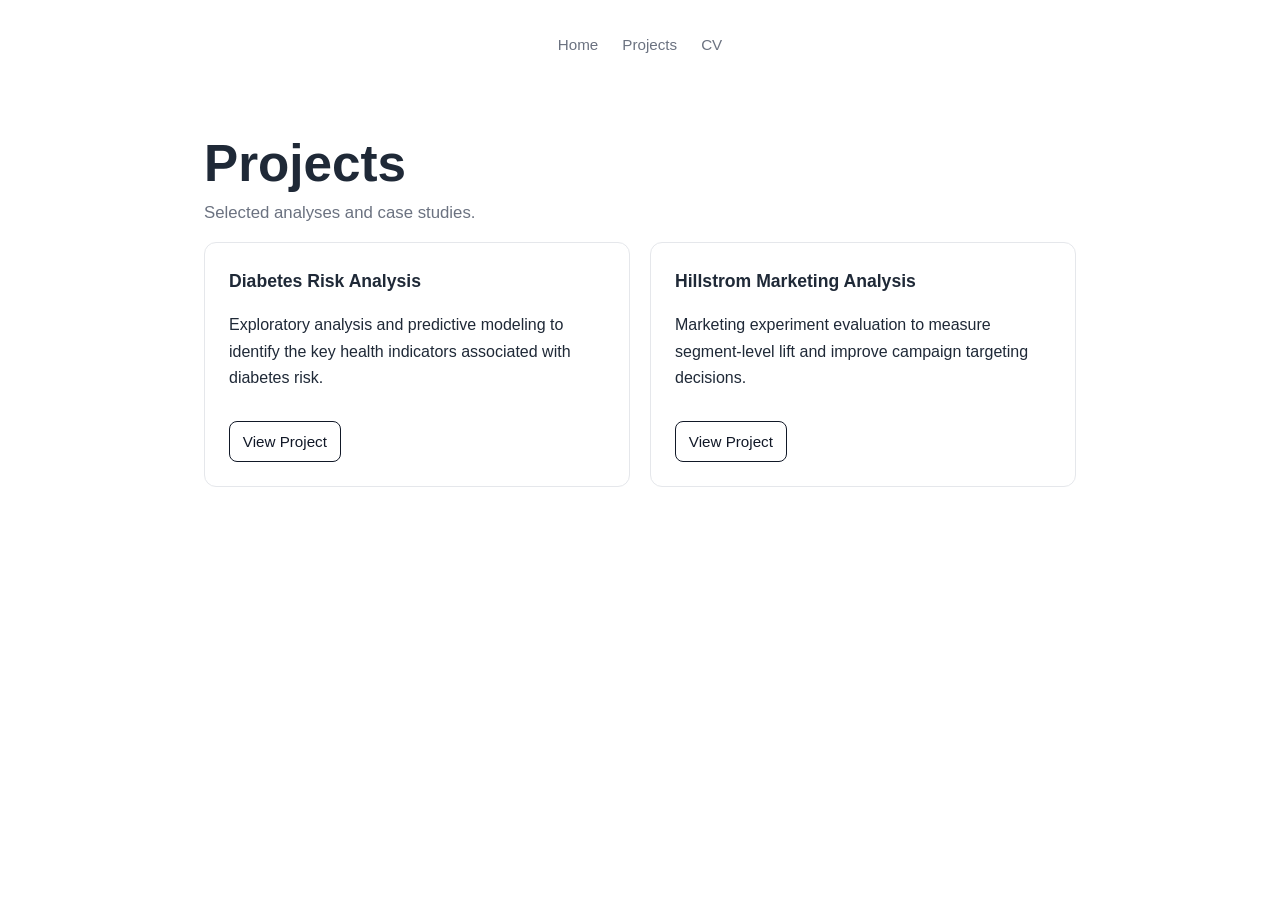
==== projects/index.html @ 816c268f "Refactor navigation and add consolidated projects page" ====
<!DOCTYPE html>
<html lang="en">
  <head>
    <meta charset="UTF-8" />
    <meta name="viewport" content="width=device-width, initial-scale=1.0" />
    <title>Projects | Leon Gor</title>
    <link rel="stylesheet" href="../styles.css" />
  </head>
  <body>
    <header class="site-header">
      <nav class="nav">
        <a href="../index.html">Home</a>
        <a href="index.html">Projects</a>
        <a href="../assets/leon-gor-cv.pdf">CV</a>
      </nav>
    </header>

    <main>
      <section class="section">
        <h1>Projects</h1>
        <p class="subtitle">Selected analyses and case studies.</p>

        <div class="cards">
          <article class="card">
            <h3>Diabetes Risk Analysis</h3>
            <p>
              Exploratory analysis and predictive modeling to identify the key
              health indicators associated with diabetes risk.
            </p>
            <a class="button" href="diabetes.html">View Project</a>
          </article>

          <article class="card">
            <h3>Hillstrom Marketing Analysis</h3>
            <p>
              Marketing experiment evaluation to measure segment-level lift and
              improve campaign targeting decisions.
            </p>
            <a class="button" href="hillstrom.html">View Project</a>
          </article>
        </div>
      </section>
    </main>
  </body>
</html>
---- styles.css ----
:root {
  --bg: #ffffff;
  --text: #1f2937;
  --muted: #6b7280;
  --border: #e5e7eb;
  --accent: #111827;
}

* {
  box-sizing: border-box;
}

body {
  margin: 0;
  font-family: "Inter", "Segoe UI", Roboto, Helvetica, Arial, sans-serif;
  background: var(--bg);
  color: var(--text);
  line-height: 1.65;
}

.site-header {
  padding: 2rem 1.5rem 1rem;
}

.nav {
  display: flex;
  justify-content: center;
  align-items: center;
  gap: 1.5rem;
  flex-wrap: wrap;
}

.nav a {
  color: var(--muted);
  text-decoration: none;
  font-size: 0.95rem;
}

.nav a:hover {
  color: var(--accent);
}

main {
  max-width: 920px;
  margin: 0 auto;
  padding: 0 1.5rem 4rem;
}

.section {
  padding: 3.5rem 0;
}

.hero {
  min-height: 62vh;
  display: flex;
  flex-direction: column;
  justify-content: center;
  align-items: center;
  text-align: center;
}

.eyebrow {
  margin: 0;
  color: var(--muted);
  letter-spacing: 0.03em;
}

h1 {
  margin: 0.25rem 0;
  font-size: clamp(2rem, 5vw, 3.2rem);
  line-height: 1.2;
}

.subtitle {
  margin: 0.25rem 0 1rem;
  color: var(--muted);
  font-size: 1.05rem;
}

.intro {
  max-width: 620px;
  margin: 0;
}

h2 {
  margin: 0 0 1rem;
  font-size: 1.55rem;
}

.cards {
  display: grid;
  grid-template-columns: repeat(2, minmax(0, 1fr));
  gap: 1.25rem;
}

.card {
  border: 1px solid var(--border);
  border-radius: 12px;
  padding: 1.5rem;
  background: #fff;
}

.card h3 {
  margin-top: 0;
  margin-bottom: 0.6rem;
  font-size: 1.1rem;
}

.button {
  display: inline-block;
  margin-top: 0.85rem;
  border: 1px solid var(--accent);
  color: var(--accent);
  text-decoration: none;
  padding: 0.45rem 0.8rem;
  border-radius: 8px;
  font-size: 0.95rem;
}

.button:hover {
  background: var(--accent);
  color: #fff;
}

.skills-list {
  list-style: none;
  padding: 0;
  margin: 0;
  display: flex;
  flex-wrap: wrap;
  gap: 0.75rem;
}

.skills-list li {
  border: 1px solid var(--border);
  padding: 0.4rem 0.7rem;
  border-radius: 999px;
  font-size: 0.92rem;
  color: var(--muted);
}

.divider {
  margin: 0 0.5rem;
  color: var(--border);
}

.project-page {
  max-width: 760px;
}

.project-content {
  display: grid;
  gap: 1.2rem;
}

.project-content section {
  border-left: 2px solid var(--border);
  padding-left: 1rem;
}

.project-content h2 {
  font-size: 1.15rem;
  margin-bottom: 0.4rem;
}

@media (max-width: 760px) {
  .site-header {
    padding-top: 1.25rem;
  }

  .cards {
    grid-template-columns: 1fr;
  }

  .section {
    padding: 2.4rem 0;
  }

  .hero {
    min-height: 54vh;
  }
}
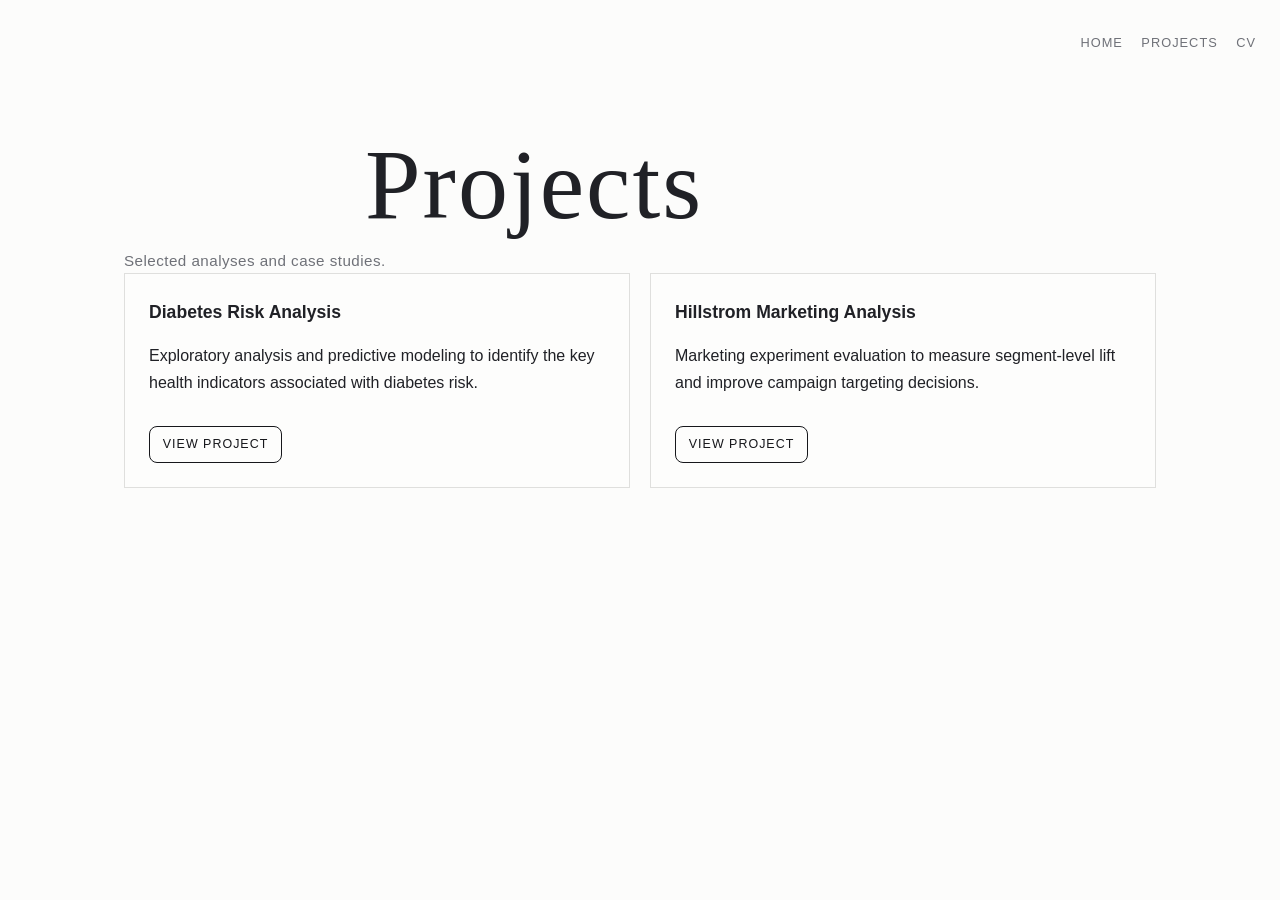
==== commit 43d316b5: "Add dedicated CV page with embedded PDF and download links" ====
--- a/projects/index.html
+++ b/projects/index.html
@@ -11,7 +11,7 @@
       <nav class="nav">
         <a href="../index.html">Home</a>
         <a href="index.html">Projects</a>
-        <a href="../assets/leon-gor-cv.pdf">CV</a>
+        <a href="../cv.html">CV</a>
       </nav>
     </header>
 
--- a/styles.css
+++ b/styles.css
@@ -1,9 +1,12 @@
 :root {
-  --bg: #ffffff;
-  --text: #1f2937;
-  --muted: #6b7280;
-  --border: #e5e7eb;
-  --accent: #111827;
+  --bg: #fcfcfb;
+  --text: #202126;
+  --muted: #6f7178;
+  --border: #dfdfdd;
+  --accent: #16171b;
+  --hero-circle: #ecece8;
+  --serif: "Iowan Old Style", "Palatino Linotype", "Book Antiqua", Palatino, "Times New Roman", serif;
+  --sans: "Inter", "Segoe UI", Roboto, Helvetica, Arial, sans-serif;
 }
 
 * {
@@ -12,28 +15,30 @@
 
 body {
   margin: 0;
-  font-family: "Inter", "Segoe UI", Roboto, Helvetica, Arial, sans-serif;
+  font-family: var(--sans);
   background: var(--bg);
   color: var(--text);
   line-height: 1.65;
 }
 
 .site-header {
-  padding: 2rem 1.5rem 1rem;
+  padding: 2rem 1.5rem 1.25rem;
 }
 
 .nav {
   display: flex;
-  justify-content: center;
+  justify-content: flex-end;
   align-items: center;
-  gap: 1.5rem;
+  gap: 1.15rem;
   flex-wrap: wrap;
 }
 
 .nav a {
   color: var(--muted);
   text-decoration: none;
-  font-size: 0.95rem;
+  font-size: 0.8rem;
+  letter-spacing: 0.08em;
+  text-transform: uppercase;
 }
 
 .nav a:hover {
@@ -41,9 +46,9 @@
 }
 
 main {
-  max-width: 920px;
+  max-width: 1080px;
   margin: 0 auto;
-  padding: 0 1.5rem 4rem;
+  padding: 0 1.5rem 5rem;
 }
 
 .section {
@@ -51,40 +56,121 @@
 }
 
 .hero {
-  min-height: 62vh;
-  display: flex;
-  flex-direction: column;
-  justify-content: center;
-  align-items: center;
+  min-height: 78vh;
+  position: relative;
+  display: grid;
+  place-items: center;
+  overflow: hidden;
+  border-top: 1px solid var(--border);
+  border-bottom: 1px solid var(--border);
+}
+
+.hero-grid-lines {
+  position: absolute;
+  inset: 0;
+  background-image: repeating-linear-gradient(
+    90deg,
+    transparent 0,
+    transparent calc(20% - 1px),
+    rgba(32, 33, 38, 0.08) calc(20% - 1px),
+    rgba(32, 33, 38, 0.08) 20%
+  );
+  opacity: 0.45;
+  pointer-events: none;
+}
+
+.hero-content {
+  position: relative;
+  z-index: 1;
+  width: min(820px, 100%);
+  padding: 7.5rem 2rem;
   text-align: center;
 }
 
+.hero-content::before {
+  content: "";
+  position: absolute;
+  width: clamp(260px, 42vw, 500px);
+  aspect-ratio: 1;
+  border-radius: 50%;
+  background: var(--hero-circle);
+  top: 50%;
+  left: 50%;
+  transform: translate(-50%, -48%);
+  z-index: -1;
+}
+
 .eyebrow {
+  margin: 0 0 0.5rem;
+  color: var(--muted);
+  letter-spacing: 0.12em;
+  text-transform: uppercase;
+  font-size: 0.75rem;
+}
+
+h1 {
+  margin: 0.5rem auto 1rem;
+  max-width: 11ch;
+  font-family: var(--serif);
+  font-size: clamp(2.45rem, 8vw, 6.25rem);
+  line-height: 0.95;
+  letter-spacing: 0.02em;
+  font-weight: 500;
+}
+
+.subtitle {
   margin: 0;
   color: var(--muted);
+  font-size: 0.95rem;
   letter-spacing: 0.03em;
 }
 
-h1 {
-  margin: 0.25rem 0;
-  font-size: clamp(2rem, 5vw, 3.2rem);
-  line-height: 1.2;
-}
-
-.subtitle {
-  margin: 0.25rem 0 1rem;
-  color: var(--muted);
-  font-size: 1.05rem;
-}
-
 .intro {
-  max-width: 620px;
+  max-width: 440px;
   margin: 0;
+  margin-inline: auto;
+  color: #34363f;
+  font-size: 1rem;
+}
+
+.hero-side-note {
+  position: absolute;
+  top: 50%;
+  transform: translateY(-50%);
+  color: var(--muted);
+  font-size: 0.74rem;
+  letter-spacing: 0.12em;
+  text-transform: uppercase;
+}
+
+.hero-side-note-left {
+  left: -0.5rem;
+  writing-mode: vertical-rl;
+  transform: translateY(-50%) rotate(180deg);
+}
+
+.hero-side-button {
+  right: -0.5rem;
+  text-decoration: none;
+  border: 1px solid rgba(22, 23, 27, 0.22);
+  border-radius: 999px;
+  padding: 0.48rem 0.9rem;
+  writing-mode: vertical-rl;
+  transform: translateY(-50%) rotate(180deg);
+  transition: background-color 0.25s ease, color 0.25s ease, border-color 0.25s ease;
+}
+
+.hero-side-button:hover {
+  color: #fff;
+  background: var(--accent);
+  border-color: var(--accent);
 }
 
 h2 {
-  margin: 0 0 1rem;
-  font-size: 1.55rem;
+  margin: 0 0 1.2rem;
+  font-size: 1.45rem;
+  font-family: var(--serif);
+  font-weight: 500;
 }
 
 .cards {
@@ -95,9 +181,9 @@
 
 .card {
   border: 1px solid var(--border);
-  border-radius: 12px;
+  border-radius: 0;
   padding: 1.5rem;
-  background: #fff;
+  background: #fdfdfc;
 }
 
 .card h3 {
@@ -114,7 +200,9 @@
   text-decoration: none;
   padding: 0.45rem 0.8rem;
   border-radius: 8px;
-  font-size: 0.95rem;
+  text-transform: uppercase;
+  letter-spacing: 0.08em;
+  font-size: 0.78rem;
 }
 
 .button:hover {
@@ -148,6 +236,22 @@
   max-width: 760px;
 }
 
+.cv-page {
+  max-width: 1320px;
+}
+
+.cv-section {
+  padding-top: 1.5rem;
+}
+
+.cv-embed {
+  width: 100%;
+  height: min(82vh, 1200px);
+  border: 1px solid var(--border);
+  border-radius: 8px;
+  background: #fff;
+}
+
 .project-content {
   display: grid;
   gap: 1.2rem;
@@ -165,7 +269,16 @@
 
 @media (max-width: 760px) {
   .site-header {
-    padding-top: 1.25rem;
+    padding-top: 1.1rem;
+  }
+
+  .nav {
+    justify-content: center;
+    gap: 0.9rem;
+  }
+
+  .nav a {
+    font-size: 0.72rem;
   }
 
   .cards {
@@ -177,6 +290,37 @@
   }
 
   .hero {
-    min-height: 54vh;
-  }
-}
+    min-height: 68vh;
+  }
+
+  .hero-content {
+    padding: 5.6rem 1rem 5rem;
+  }
+
+  .hero-content::before {
+    width: clamp(210px, 70vw, 340px);
+  }
+
+  .hero-side-note {
+    position: static;
+    display: block;
+    transform: none;
+    writing-mode: initial;
+    letter-spacing: 0.1em;
+  }
+
+  .hero-side-note-left {
+    margin-bottom: 1rem;
+  }
+
+  .hero-side-button {
+    width: fit-content;
+    margin: 1.3rem auto 0;
+    border-radius: 999px;
+    padding: 0.4rem 0.95rem;
+  }
+
+  .cv-embed {
+    height: 75vh;
+  }
+}
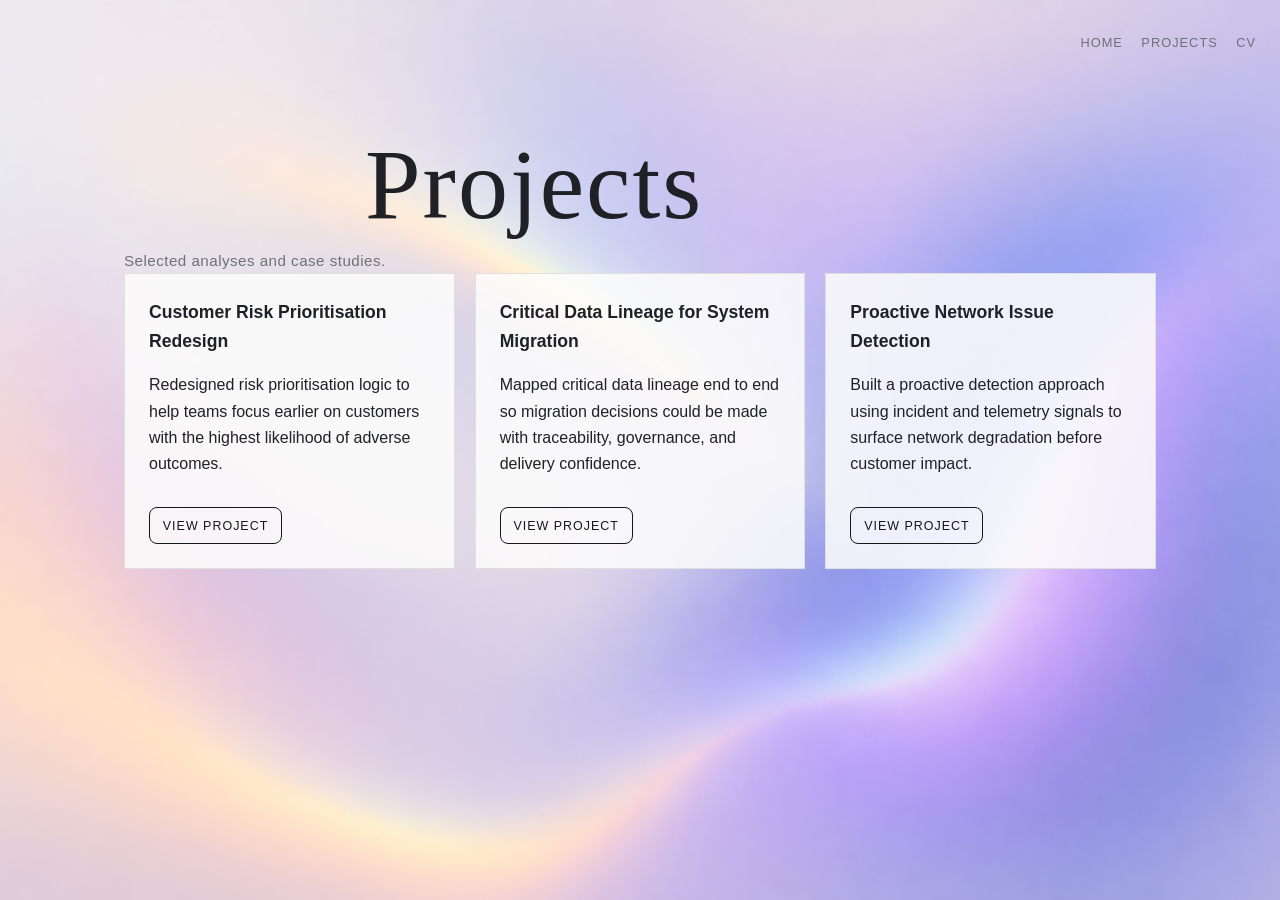
==== commit 2a6bbf88: "Update featured projects and add three new project pages" ====
--- a/projects/index.html
+++ b/projects/index.html
@@ -22,21 +22,30 @@
 
         <div class="cards">
           <article class="card">
-            <h3>Diabetes Risk Analysis</h3>
+            <h3>Customer Risk Prioritisation Redesign</h3>
             <p>
-              Exploratory analysis and predictive modeling to identify the key
-              health indicators associated with diabetes risk.
+              Redesigned risk prioritisation logic to help teams focus earlier on
+              customers with the highest likelihood of adverse outcomes.
             </p>
-            <a class="button" href="diabetes.html">View Project</a>
+            <a class="button" href="remediation.html">View Project</a>
           </article>
 
           <article class="card">
-            <h3>Hillstrom Marketing Analysis</h3>
+            <h3>Critical Data Lineage for System Migration</h3>
             <p>
-              Marketing experiment evaluation to measure segment-level lift and
-              improve campaign targeting decisions.
+              Mapped critical data lineage end to end so migration decisions could
+              be made with traceability, governance, and delivery confidence.
             </p>
-            <a class="button" href="hillstrom.html">View Project</a>
+            <a class="button" href="data-lineage.html">View Project</a>
+          </article>
+
+          <article class="card">
+            <h3>Proactive Network Issue Detection</h3>
+            <p>
+              Built a proactive detection approach using incident and telemetry
+              signals to surface network degradation before customer impact.
+            </p>
+            <a class="button" href="network-detection.html">View Project</a>
           </article>
         </div>
       </section>
--- a/styles.css
+++ b/styles.css
@@ -13,12 +13,23 @@
   box-sizing: border-box;
 }
 
+html,
+body {
+  min-height: 100%;
+}
+
 body {
   margin: 0;
   font-family: var(--sans);
-  background: var(--bg);
+  background-color: var(--bg);
+  background-image: url("assets/backround_color.png");
+  background-position: center;
+  background-repeat: no-repeat;
+  background-size: cover;
+  background-attachment: fixed;
   color: var(--text);
   line-height: 1.65;
+  position: relative;
 }
 
 .site-header {
@@ -63,6 +74,19 @@
   overflow: hidden;
   border-top: 1px solid var(--border);
   border-bottom: 1px solid var(--border);
+  background-image: url("assets/backround_color.png");
+  background-size: cover;
+  background-position: center;
+  background-repeat: no-repeat;
+}
+
+.hero::before {
+  content: "";
+  position: absolute;
+  inset: 0;
+  background: rgba(252, 252, 251, 0.35);
+  pointer-events: none;
+  z-index: 0;
 }
 
 .hero-grid-lines {
@@ -75,8 +99,9 @@
     rgba(32, 33, 38, 0.08) calc(20% - 1px),
     rgba(32, 33, 38, 0.08) 20%
   );
-  opacity: 0.45;
+  opacity: 0.2;
   pointer-events: none;
+  z-index: 0;
 }
 
 .hero-content {
@@ -93,7 +118,7 @@
   width: clamp(260px, 42vw, 500px);
   aspect-ratio: 1;
   border-radius: 50%;
-  background: var(--hero-circle);
+  background: rgba(236, 236, 232, 0.7);
   top: 50%;
   left: 50%;
   transform: translate(-50%, -48%);
@@ -175,7 +200,7 @@
 
 .cards {
   display: grid;
-  grid-template-columns: repeat(2, minmax(0, 1fr));
+  grid-template-columns: repeat(auto-fit, minmax(280px, 1fr));
   gap: 1.25rem;
 }
 
@@ -183,7 +208,7 @@
   border: 1px solid var(--border);
   border-radius: 0;
   padding: 1.5rem;
-  background: #fdfdfc;
+  background: rgba(253, 253, 252, 0.86);
 }
 
 .card h3 {
@@ -242,6 +267,10 @@
 
 .cv-section {
   padding-top: 1.5rem;
+  padding-inline: 1rem;
+  background: rgba(253, 253, 252, 0.86);
+  border: 1px solid var(--border);
+  border-radius: 10px;
 }
 
 .cv-embed {
@@ -249,12 +278,19 @@
   height: min(82vh, 1200px);
   border: 1px solid var(--border);
   border-radius: 8px;
-  background: #fff;
+  background: rgba(253, 253, 252, 0.86);
 }
 
 .project-content {
   display: grid;
   gap: 1.2rem;
+}
+
+.project-page .section {
+  background: rgba(253, 253, 252, 0.86);
+  border: 1px solid var(--border);
+  border-radius: 10px;
+  padding-inline: 1rem;
 }
 
 .project-content section {
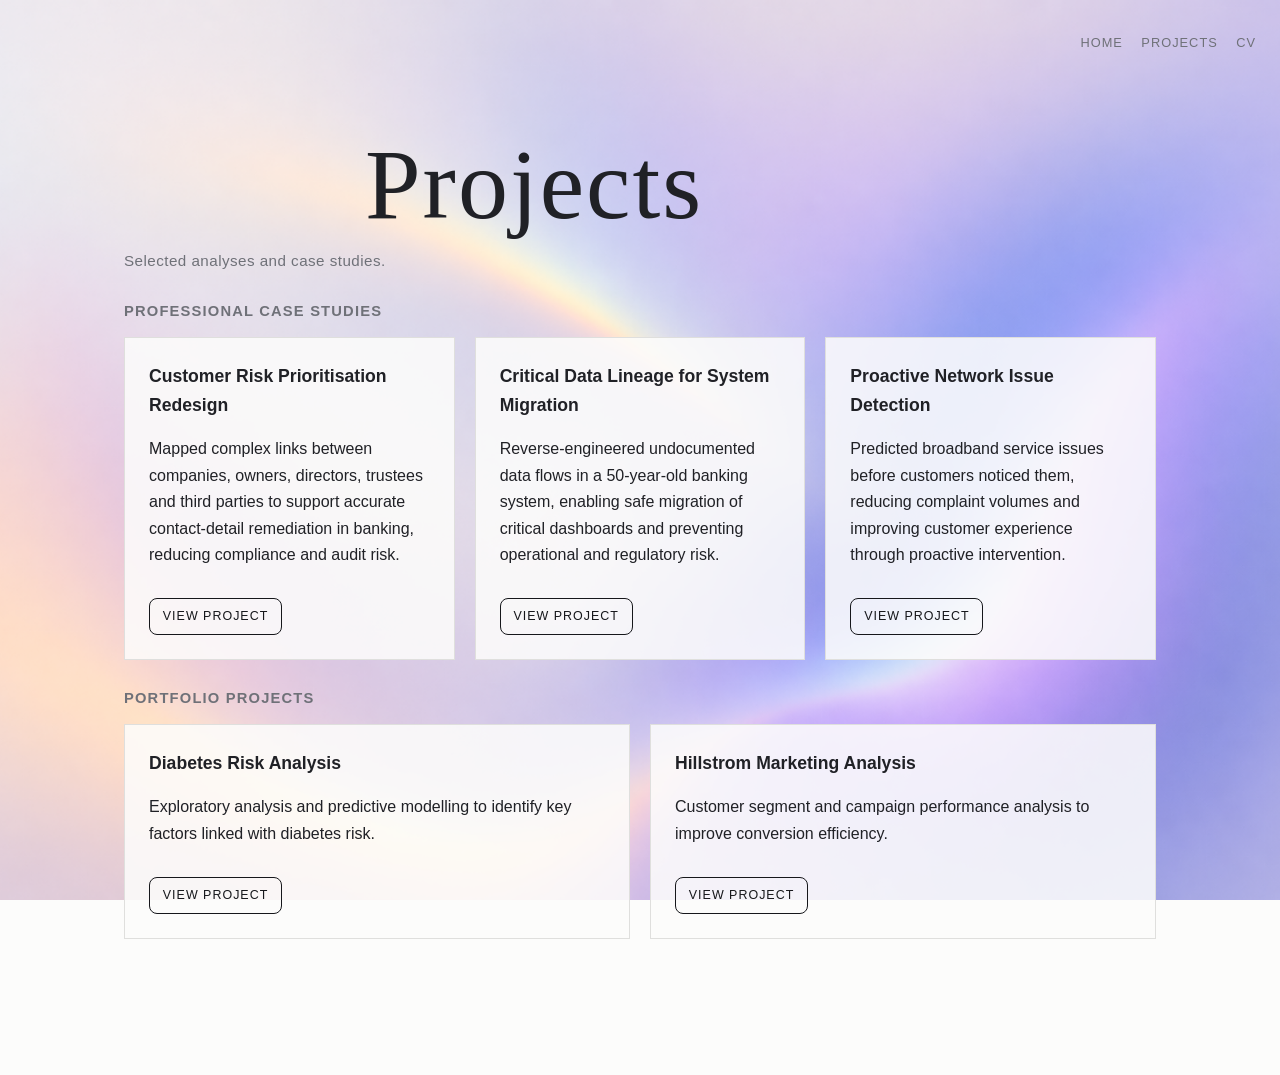
==== commit 6efbd730: "Reorganize project listings and refresh case study content" ====
--- a/projects/index.html
+++ b/projects/index.html
@@ -20,33 +20,62 @@
         <h1>Projects</h1>
         <p class="subtitle">Selected analyses and case studies.</p>
 
-        <div class="cards">
-          <article class="card">
-            <h3>Customer Risk Prioritisation Redesign</h3>
-            <p>
-              Redesigned risk prioritisation logic to help teams focus earlier on
-              customers with the highest likelihood of adverse outcomes.
-            </p>
-            <a class="button" href="remediation.html">View Project</a>
-          </article>
+        <div class="project-group">
+          <h2 class="project-group-title">Professional Case Studies</h2>
+          <div class="cards">
+            <article class="card">
+              <h3>Customer Risk Prioritisation Redesign</h3>
+              <p>
+                Mapped complex links between companies, owners, directors,
+                trustees and third parties to support accurate contact-detail
+                remediation in banking, reducing compliance and audit risk.
+              </p>
+              <a class="button" href="remediation.html">View Project</a>
+            </article>
 
-          <article class="card">
-            <h3>Critical Data Lineage for System Migration</h3>
-            <p>
-              Mapped critical data lineage end to end so migration decisions could
-              be made with traceability, governance, and delivery confidence.
-            </p>
-            <a class="button" href="data-lineage.html">View Project</a>
-          </article>
+            <article class="card">
+              <h3>Critical Data Lineage for System Migration</h3>
+              <p>
+                Reverse-engineered undocumented data flows in a 50-year-old
+                banking system, enabling safe migration of critical dashboards
+                and preventing operational and regulatory risk.
+              </p>
+              <a class="button" href="data-lineage.html">View Project</a>
+            </article>
 
-          <article class="card">
-            <h3>Proactive Network Issue Detection</h3>
-            <p>
-              Built a proactive detection approach using incident and telemetry
-              signals to surface network degradation before customer impact.
-            </p>
-            <a class="button" href="network-detection.html">View Project</a>
-          </article>
+            <article class="card">
+              <h3>Proactive Network Issue Detection</h3>
+              <p>
+                Predicted broadband service issues before customers noticed them,
+                reducing complaint volumes and improving customer experience
+                through proactive intervention.
+              </p>
+              <a class="button" href="network-detection.html">View Project</a>
+            </article>
+          </div>
+        </div>
+
+        <div class="project-group">
+          <h2 class="project-group-title">Portfolio Projects</h2>
+          <div class="cards">
+            <article class="card">
+              <h3>Diabetes Risk Analysis</h3>
+              <p>
+                Exploratory analysis and predictive modelling to identify key
+                factors linked with diabetes risk.
+              </p>
+              <a class="button" href="diabetes.html">View Project</a>
+            </article>
+
+            <article class="card">
+              <h3>Hillstrom Marketing Analysis</h3>
+              <p>
+                Customer segment and campaign performance analysis to improve
+                conversion efficiency.
+              </p>
+              <a class="button" href="hillstrom.html">View Project</a>
+            </article>
+          </div>
         </div>
       </section>
     </main>
--- a/styles.css
+++ b/styles.css
@@ -204,6 +204,21 @@
   gap: 1.25rem;
 }
 
+
+.project-group {
+  margin-top: 1.6rem;
+}
+
+.project-group-title {
+  margin: 0 0 0.9rem;
+  color: var(--muted);
+  font-size: 0.92rem;
+  letter-spacing: 0.08em;
+  text-transform: uppercase;
+  font-family: var(--sans);
+  font-weight: 600;
+}
+
 .card {
   border: 1px solid var(--border);
   border-radius: 0;
@@ -257,7 +272,7 @@
   color: var(--border);
 }
 
-.project-page {
+.project-page-main {
   max-width: 760px;
 }
 
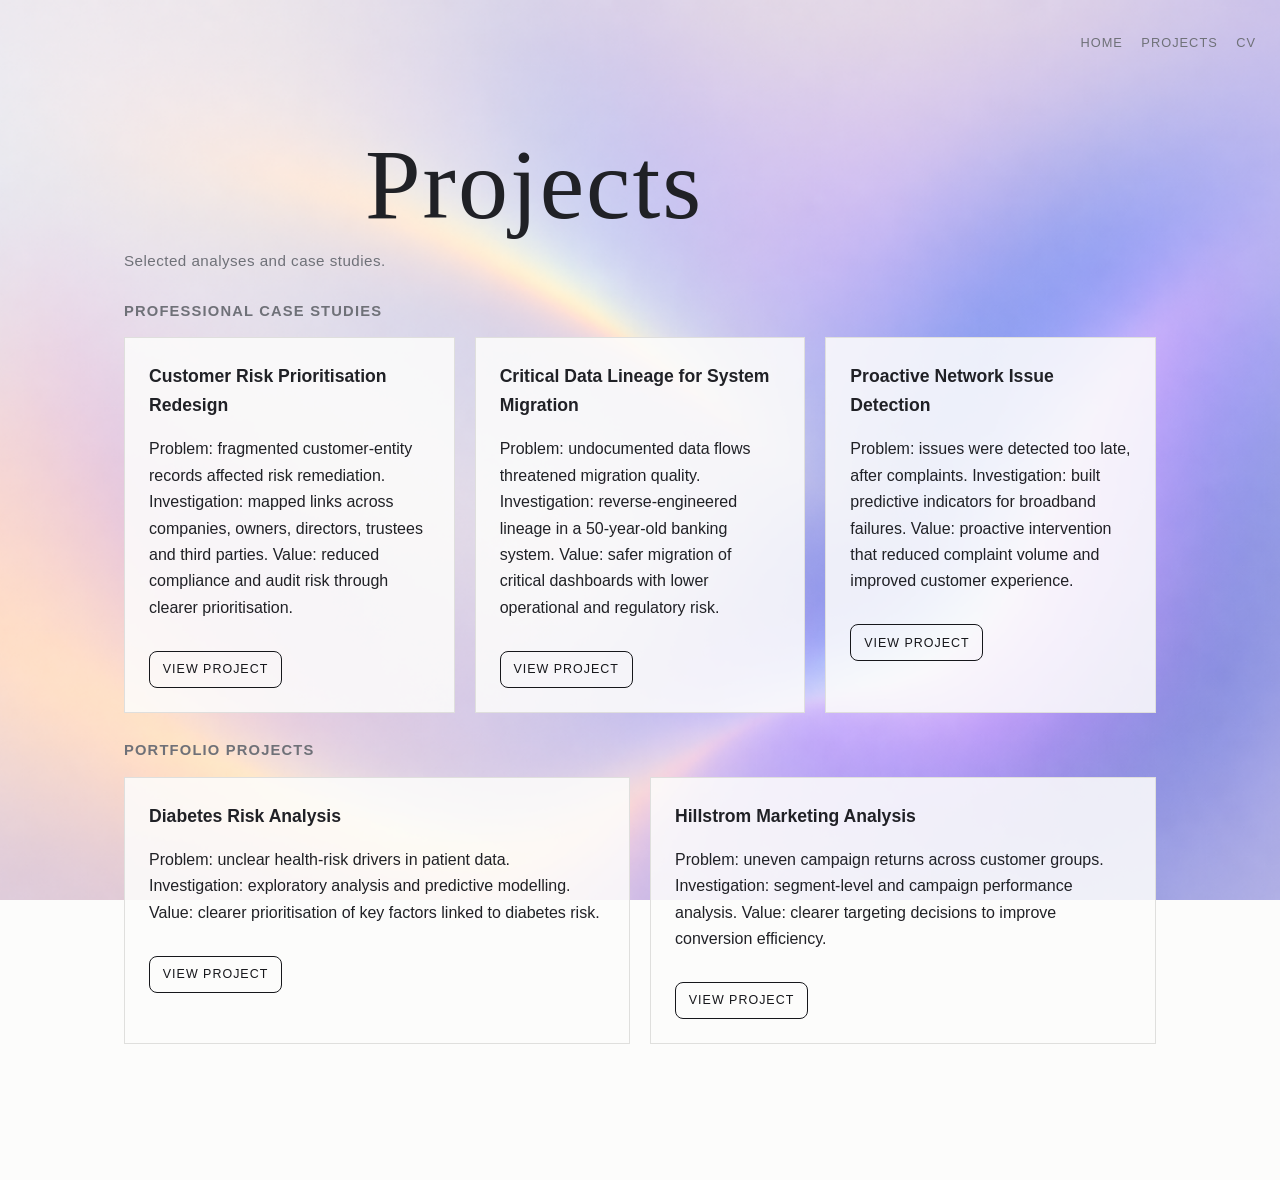
==== commit 356ae82e: "Refine homepage and project copy for consultancy positioning" ====
--- a/projects/index.html
+++ b/projects/index.html
@@ -26,9 +26,10 @@
             <article class="card">
               <h3>Customer Risk Prioritisation Redesign</h3>
               <p>
-                Mapped complex links between companies, owners, directors,
-                trustees and third parties to support accurate contact-detail
-                remediation in banking, reducing compliance and audit risk.
+                Problem: fragmented customer-entity records affected risk
+                remediation. Investigation: mapped links across companies,
+                owners, directors, trustees and third parties. Value: reduced
+                compliance and audit risk through clearer prioritisation.
               </p>
               <a class="button" href="remediation.html">View Project</a>
             </article>
@@ -36,9 +37,10 @@
             <article class="card">
               <h3>Critical Data Lineage for System Migration</h3>
               <p>
-                Reverse-engineered undocumented data flows in a 50-year-old
-                banking system, enabling safe migration of critical dashboards
-                and preventing operational and regulatory risk.
+                Problem: undocumented data flows threatened migration quality.
+                Investigation: reverse-engineered lineage in a 50-year-old
+                banking system. Value: safer migration of critical dashboards
+                with lower operational and regulatory risk.
               </p>
               <a class="button" href="data-lineage.html">View Project</a>
             </article>
@@ -46,9 +48,10 @@
             <article class="card">
               <h3>Proactive Network Issue Detection</h3>
               <p>
-                Predicted broadband service issues before customers noticed them,
-                reducing complaint volumes and improving customer experience
-                through proactive intervention.
+                Problem: issues were detected too late, after complaints.
+                Investigation: built predictive indicators for broadband
+                failures. Value: proactive intervention that reduced complaint
+                volume and improved customer experience.
               </p>
               <a class="button" href="network-detection.html">View Project</a>
             </article>
@@ -61,8 +64,10 @@
             <article class="card">
               <h3>Diabetes Risk Analysis</h3>
               <p>
-                Exploratory analysis and predictive modelling to identify key
-                factors linked with diabetes risk.
+                Problem: unclear health-risk drivers in patient data.
+                Investigation: exploratory analysis and predictive modelling.
+                Value: clearer prioritisation of key factors linked to diabetes
+                risk.
               </p>
               <a class="button" href="diabetes.html">View Project</a>
             </article>
@@ -70,8 +75,10 @@
             <article class="card">
               <h3>Hillstrom Marketing Analysis</h3>
               <p>
-                Customer segment and campaign performance analysis to improve
-                conversion efficiency.
+                Problem: uneven campaign returns across customer groups.
+                Investigation: segment-level and campaign performance analysis.
+                Value: clearer targeting decisions to improve conversion
+                efficiency.
               </p>
               <a class="button" href="hillstrom.html">View Project</a>
             </article>
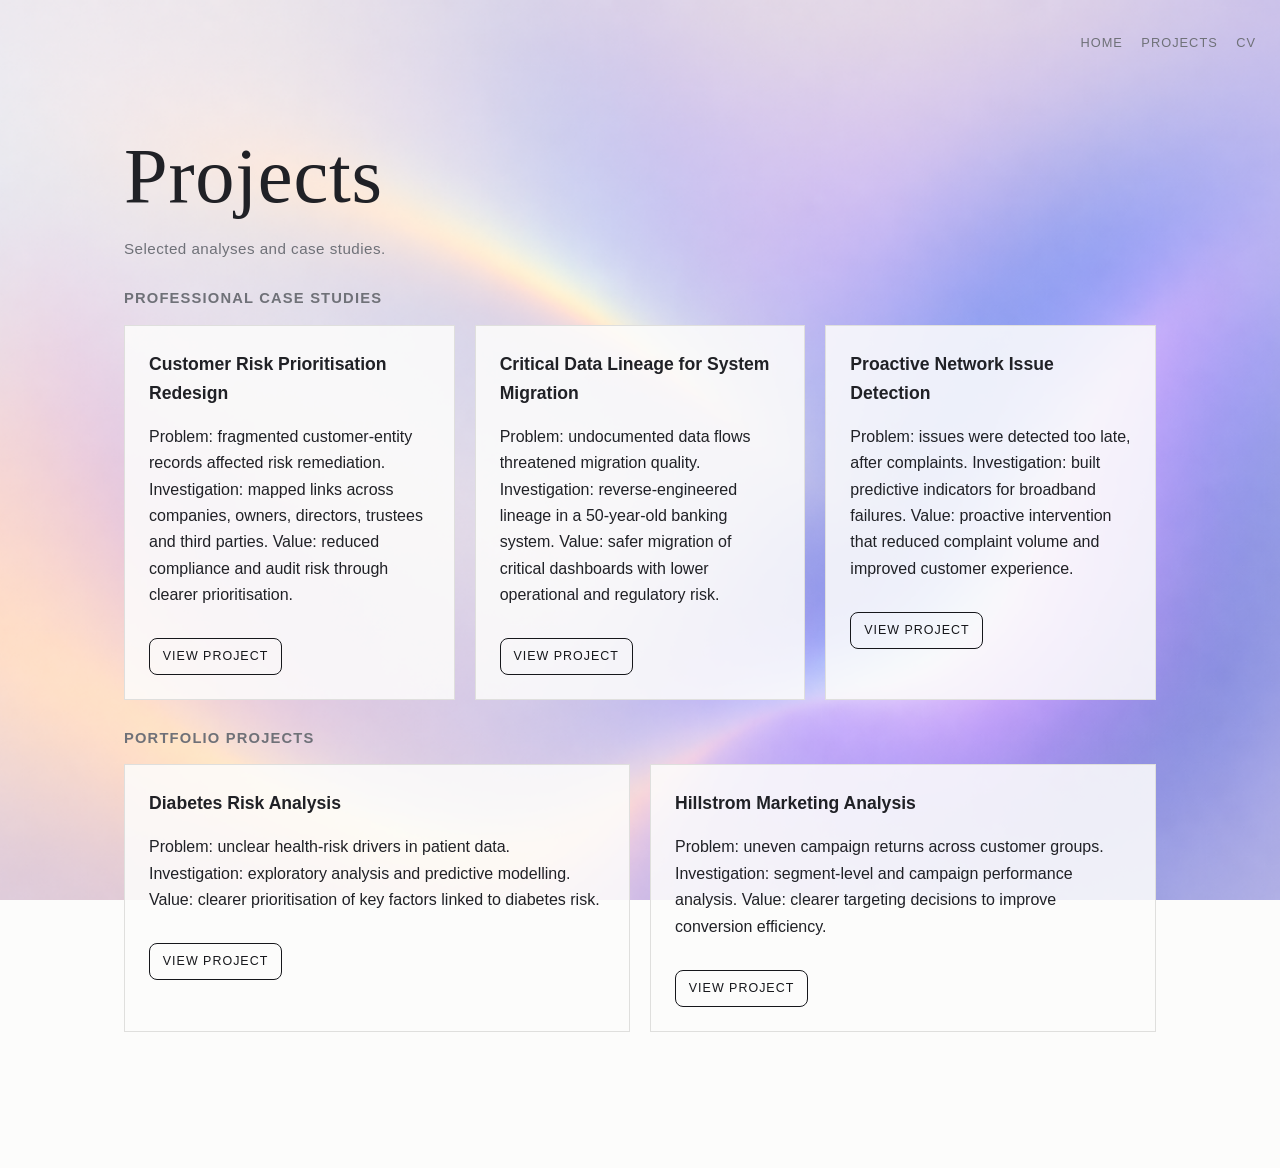
==== commit b4981e63: "Add GA4 tracking script to all HTML pages" ====
--- a/projects/index.html
+++ b/projects/index.html
@@ -5,6 +5,15 @@
     <meta name="viewport" content="width=device-width, initial-scale=1.0" />
     <title>Projects | Leon Gor</title>
     <link rel="stylesheet" href="../styles.css" />
+    <!-- Google tag (gtag.js) -->
+    <script async src="https://www.googletagmanager.com/gtag/js?id=G-ETQPFEDKZ9"></script>
+    <script>
+      window.dataLayer = window.dataLayer || [];
+      function gtag(){dataLayer.push(arguments);}
+      gtag('js', new Date());
+
+      gtag('config', 'G-ETQPFEDKZ9');
+    </script>
   </head>
   <body>
     <header class="site-header">
--- a/styles.css
+++ b/styles.css
@@ -134,13 +134,44 @@
 }
 
 h1 {
-  margin: 0.5rem auto 1rem;
-  max-width: 11ch;
+  margin: 0.5rem auto 1.25rem;
   font-family: var(--serif);
-  font-size: clamp(2.45rem, 8vw, 6.25rem);
-  line-height: 0.95;
-  letter-spacing: 0.02em;
+  font-size: clamp(2rem, 6.5vw, 4.9rem);
+  line-height: 1;
+  letter-spacing: 0.01em;
   font-weight: 500;
+}
+
+.hero-problem-cards {
+  max-width: 640px;
+  margin: 0.45rem auto 1rem;
+  display: grid;
+  grid-template-columns: repeat(2, minmax(0, 1fr));
+  gap: 0.55rem;
+}
+
+.problem-card {
+  display: inline-flex;
+  align-items: center;
+  justify-content: center;
+  border: 1px solid var(--border);
+  background: rgba(253, 253, 252, 0.82);
+  padding: 0.45rem 0.65rem;
+  font-size: 0.84rem;
+  line-height: 1.25;
+  color: #2b2d35;
+}
+
+.sr-only {
+  position: absolute;
+  width: 1px;
+  height: 1px;
+  padding: 0;
+  margin: -1px;
+  overflow: hidden;
+  clip: rect(0, 0, 0, 0);
+  white-space: nowrap;
+  border: 0;
 }
 
 .subtitle {
@@ -352,6 +383,11 @@
     width: clamp(210px, 70vw, 340px);
   }
 
+  .hero-problem-cards {
+    grid-template-columns: 1fr;
+    max-width: 340px;
+  }
+
   .hero-side-note {
     position: static;
     display: block;
